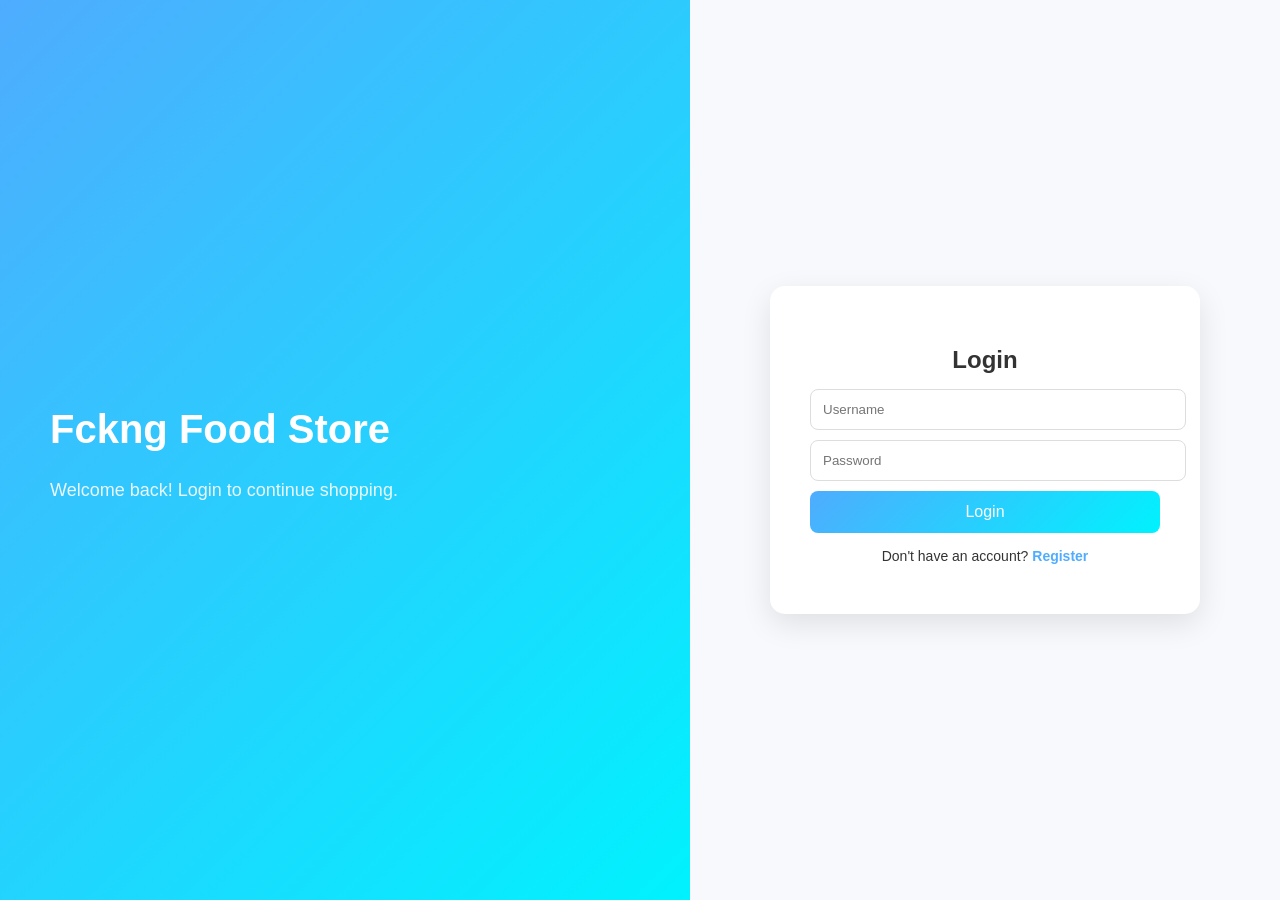
==== index.html @ 59469ce5 "Add files via upload" ====
<!DOCTYPE html>
<html lang="en">
<head>
<meta charset="UTF-8">
<title>Login</title>
<link rel="stylesheet" href="style.css">
</head>
<body>

<div class="login-container">

  <!-- LEFT SIDE (branding) -->
  <div class="login-left">
    <h1>Fckng Food Store</h1>
    <p>Welcome back! Login to continue shopping.</p>
  </div>

  <!-- RIGHT SIDE (form) -->
  <div class="login-right">
    <div class="login-box">
      <h2 id="title">Login</h2>

      <input type="text" id="username" placeholder="Username">
      <input type="password" id="password" placeholder="Password">

      <button id="submitBtn" onclick="submitForm()">Login</button>

      <div class="switch" id="switchText">
        Don't have an account? <span onclick="toggleForm()">Register</span>
      </div>

      <div id="error" class="error"></div>
    </div>
  </div>

</div>

<script src="script.js"></script>
</body>
</html>
---- style.css ----
/* Base page */
body {
  font-family: 'Segoe UI', Arial, sans-serif;
  margin: 0;
  background: linear-gradient(135deg, #4facfe, #00f2fe);
  min-height: 100vh;
  color: #333;
}

/* Main container */
.box {
  background: white;
  padding: 30px;
  border-radius: 15px;
  width: 90%;
  max-width: 900px; /* wider for laptop */
  margin: 40px auto;
  text-align: center;
  box-shadow: 0 10px 25px rgba(0,0,0,0.2);
}

/* Headings */
h2 {
  margin-bottom: 15px;
}

h3 {
  margin-top: 30px;
  margin-bottom: 15px;
  color: #4facfe;
  border-bottom: 2px solid #4facfe;
  padding-bottom: 5px;
}

/* Inputs */
input {
  width: 100%;
  max-width: 400px; /* prevent too wide on laptop */
  padding: 12px;
  margin: 10px auto;
  border-radius: 8px;
  border: 1px solid #ccc;
  display: block;
}

input:focus {
  border-color: #4facfe;
  box-shadow: 0 0 5px rgba(79,172,254,0.5);
}

/* Buttons */
button {
  width: 100%;
  max-width: 400px;
  padding: 12px;
  margin: 10px auto;
  border: none;
  border-radius: 8px;
  background: #4facfe;
  color: white;
  font-size: 16px;
  cursor: pointer;
  display: block;
  transition: 0.3s;
}

button:hover {
  background: #007bff;
}

/* Store Grid */
.store {
  display: grid;
  grid-template-columns: repeat(auto-fit, minmax(180px, 1fr)); /* better scaling */
  gap: 20px;
  margin-top: 20px;
}

/* Item Card */
.item {
  background: #f8f8f8;
  border-radius: 12px;
  padding: 15px;
  text-align: center;
  box-shadow: 0 4px 12px rgba(0,0,0,0.1);
  transition: transform 0.2s, box-shadow 0.2s;
}

.item:hover {
  transform: translateY(-5px);
  box-shadow: 0 8px 20px rgba(0,0,0,0.2);
}

.item img {
  width: 100%;
  max-width: 120px;
  height: 120px;
  border-radius: 10px;
  object-fit: cover;
  margin-bottom: 10px;
}

/* Cart & History */
.cart, .history {
  text-align: left;
  margin-top: 25px;
  background: #f1f1f1;
  padding: 15px;
  border-radius: 12px;
}

/* List */
.cart li, .history li {
  display: flex;
  justify-content: space-between;
  margin-bottom: 8px;
  font-size: 14px;
}

/* Remove Button */
.remove-btn {
  background: red;
  padding: 4px 8px;
  font-size: 12px;
  border-radius: 5px;
  color: white;
}

/* 📱 MOBILE FIX */
@media (max-width: 600px) {
  .box {
    width: 95%;
    padding: 20px;
  }

  .store {
    grid-template-columns: repeat(2, 1fr); /* 2 columns mobile */
  }

  .item img {
    height: 90px;
  }
}

/* 💻 LAPTOP / LARGE SCREEN */
@media (min-width: 900px) {
  .store {
    grid-template-columns: repeat(4, 1fr); /* 4 items per row */
  }
  /* FULL SCREEN SPLIT DESIGN */
.login-container {
  display: flex;
  height: 100vh;
}

/* LEFT SIDE */
.login-left {
  flex: 1;
  background: linear-gradient(135deg, #4facfe, #00f2fe);
  color: white;
  display: flex;
  flex-direction: column;
  justify-content: center;
  padding: 50px;
}

.login-left h1 {
  font-size: 40px;
  margin-bottom: 10px;
}

.login-left p {
  font-size: 18px;
  opacity: 0.9;
}

/* RIGHT SIDE */
.login-right {
  flex: 1;
  display: flex;
  justify-content: center;
  align-items: center;
  background: #f7f9fc;
}

/* LOGIN BOX */
.login-box {
  background: white;
  padding: 40px;
  border-radius: 15px;
  width: 100%;
  max-width: 350px;
  box-shadow: 0 10px 30px rgba(0,0,0,0.1);
  text-align: center;
}

/* INPUTS */
.login-box input {
  width: 100%;
  padding: 12px;
  margin: 10px 0;
  border-radius: 8px;
  border: 1px solid #ddd;
  transition: 0.3s;
}

.login-box input:focus {
  border-color: #4facfe;
  box-shadow: 0 0 8px rgba(79,172,254,0.3);
}

/* BUTTON */
.login-box button {
  width: 100%;
  padding: 12px;
  margin-top: 10px;
  border: none;
  border-radius: 8px;
  background: linear-gradient(135deg, #4facfe, #00f2fe);
  color: white;
  font-size: 16px;
  cursor: pointer;
  transition: 0.3s;
}

.login-box button:hover {
  transform: translateY(-2px);
  box-shadow: 0 5px 15px rgba(0,0,0,0.2);
}

/* SWITCH */
.switch {
  margin-top: 15px;
  font-size: 14px;
}

.switch span {
  color: #4facfe;
  cursor: pointer;
  font-weight: bold;
}

/* ERROR */
.error {
  color: red;
  margin-top: 10px;
}

/* 📱 MOBILE */
@media (max-width: 768px) {
  .login-container {
    flex-direction: column;
  }

  .login-left {
    display: none; /* hide branding on mobile */
  }
}
/* PAGE LOAD ANIMATION */
.login-right {
  animation: fadeSlideIn 0.8s ease;
}

.login-left {
  animation: fadeIn 1s ease;
}

/* KEYFRAMES */
@keyframes fadeSlideIn {
  from {
    opacity: 0;
    transform: translateY(40px);
  }
  to {
    opacity: 1;
    transform: translateY(0);
  }
}

@keyframes fadeIn {
  from { opacity: 0; }
  to { opacity: 1; }
}

/* FORM SWITCH ANIMATION */
.fade-out {
  animation: fadeOut 0.3s forwards;
}

.fade-in {
  animation: fadeSlideIn 0.4s ease;
}

@keyframes fadeOut {
  to {
    opacity: 0;
    transform: translateY(20px);
  }
}

/* INPUT ANIMATION */
.login-box input {
  transition: all 0.3s ease;
}

.login-box input:focus {
  transform: scale(1.03);
}

/* BUTTON CLICK EFFECT */
.login-box button:active {
  transform: scale(0.97);
}

/* HOVER SMOOTH */
.login-box,
.item {
  transition: all 0.3s ease;
}
}
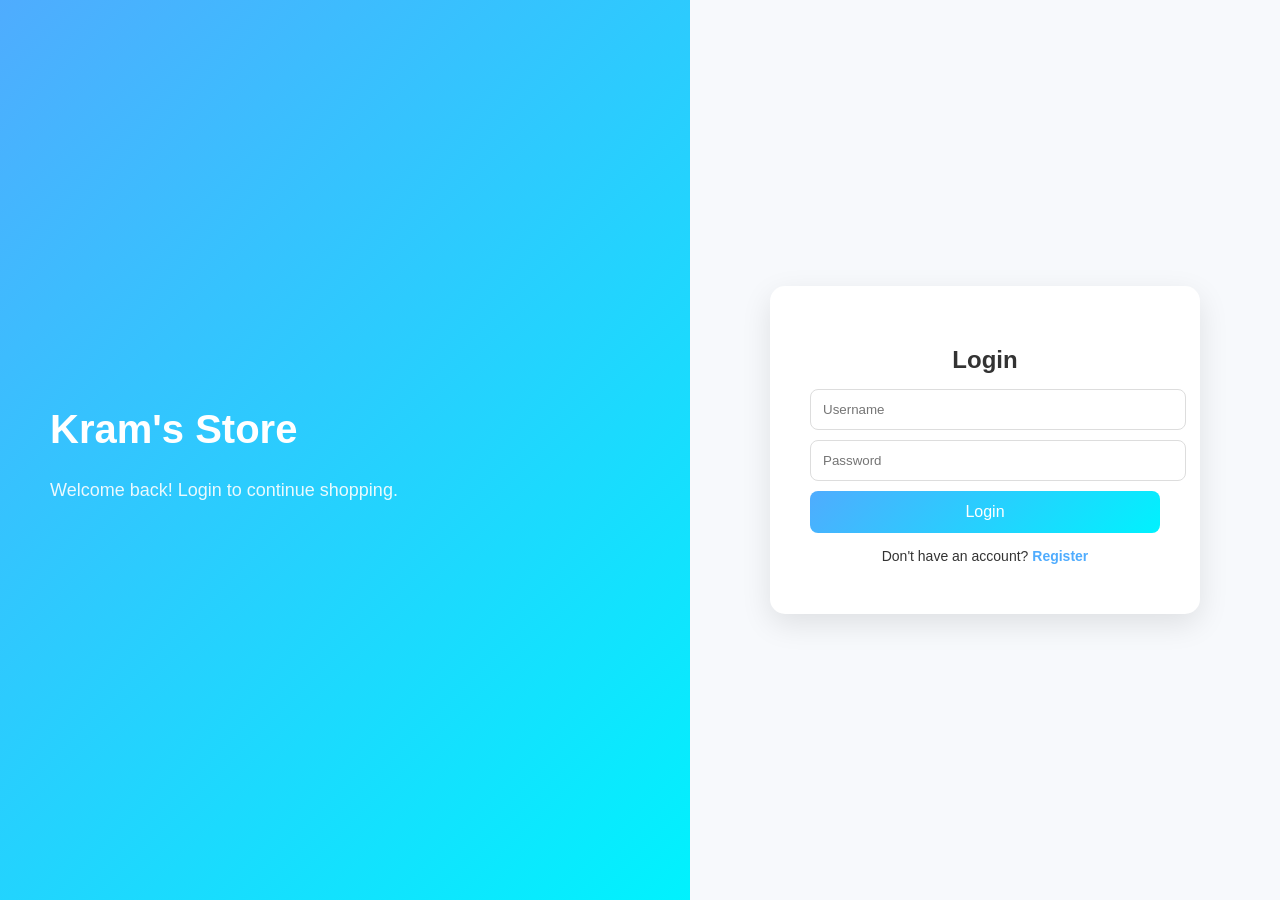
==== commit 4c0618c5: "Update index.html" ====
--- a/index.html
+++ b/index.html
@@ -11,7 +11,7 @@
 
   <!-- LEFT SIDE (branding) -->
   <div class="login-left">
-    <h1>Fckng Food Store</h1>
+    <h1>Kram's Store</h1>
     <p>Welcome back! Login to continue shopping.</p>
   </div>
 
@@ -37,4 +37,4 @@
 
 <script src="script.js"></script>
 </body>
-</html>+</html>
--- a/style.css
+++ b/style.css
@@ -317,4 +317,23 @@
 .item {
   transition: all 0.3s ease;
 }
-}+.logout-btn {
+  position: fixed;
+  top: 20px;
+  right: 20px; /* change to left: 20px; if you want left side */
+  
+  background-color: #ff4d4d;
+  color: white;
+  border: none;
+  padding: 10px 15px;
+  border-radius: 8px;
+  cursor: pointer;
+  font-weight: bold;
+
+  box-shadow: 0 4px 8px rgba(0,0,0,0.2);
+}
+
+.logout-btn:hover {
+  background-color: #e60000;
+}
+}
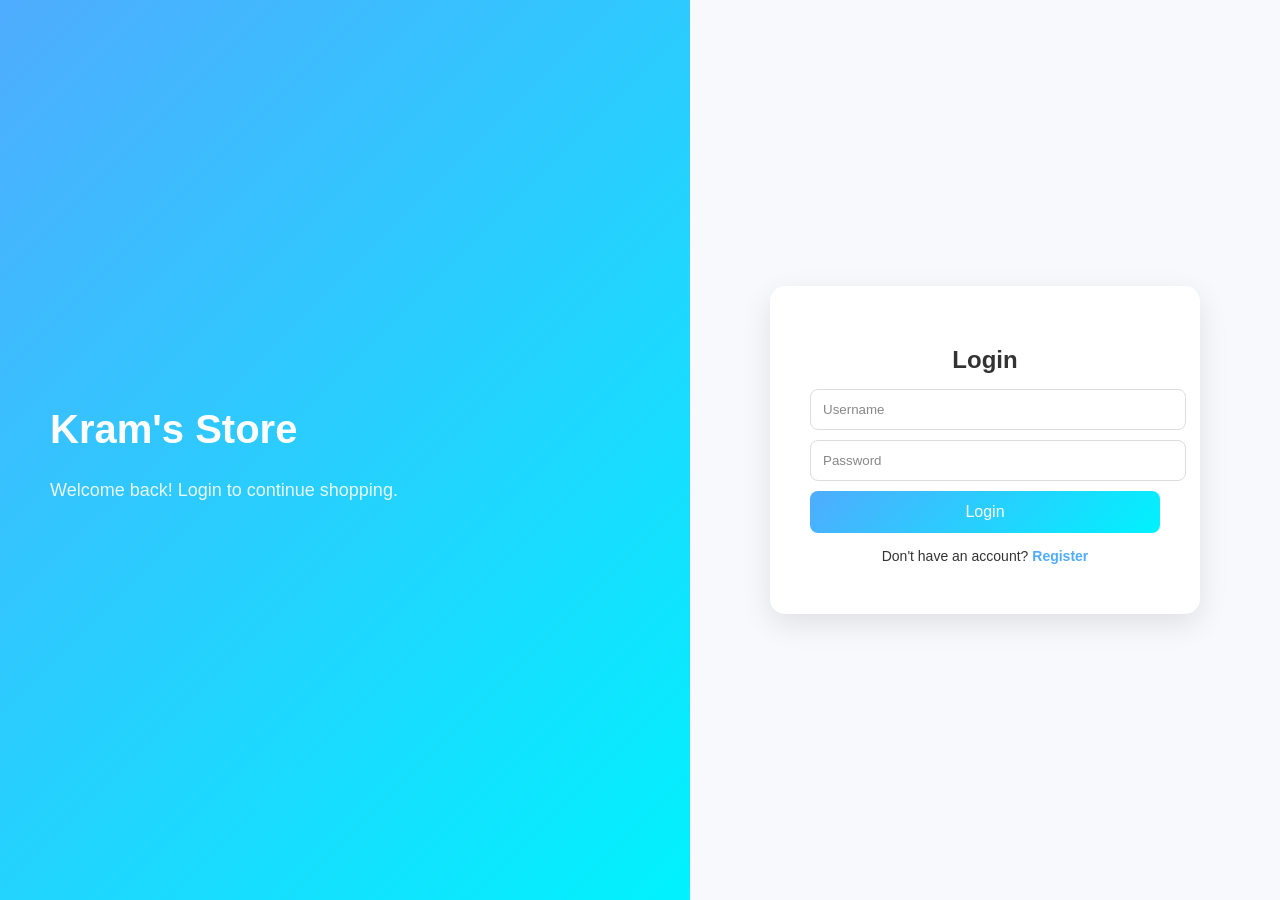
==== commit c45a46b6: "Update index.html" ====
--- a/index.html
+++ b/index.html
@@ -4,6 +4,7 @@
 <meta charset="UTF-8">
 <title>Login</title>
 <link rel="stylesheet" href="style.css">
+  <meta name="viewport" content="width=device-width, initial-scale=1.0">
 </head>
 <body>
 
--- a/style.css
+++ b/style.css
@@ -336,4 +336,7 @@
 .logout-btn:hover {
   background-color: #e60000;
 }
-}
+  input::placeholder {
+  color: #888; /* visible gray */
+}
+}
